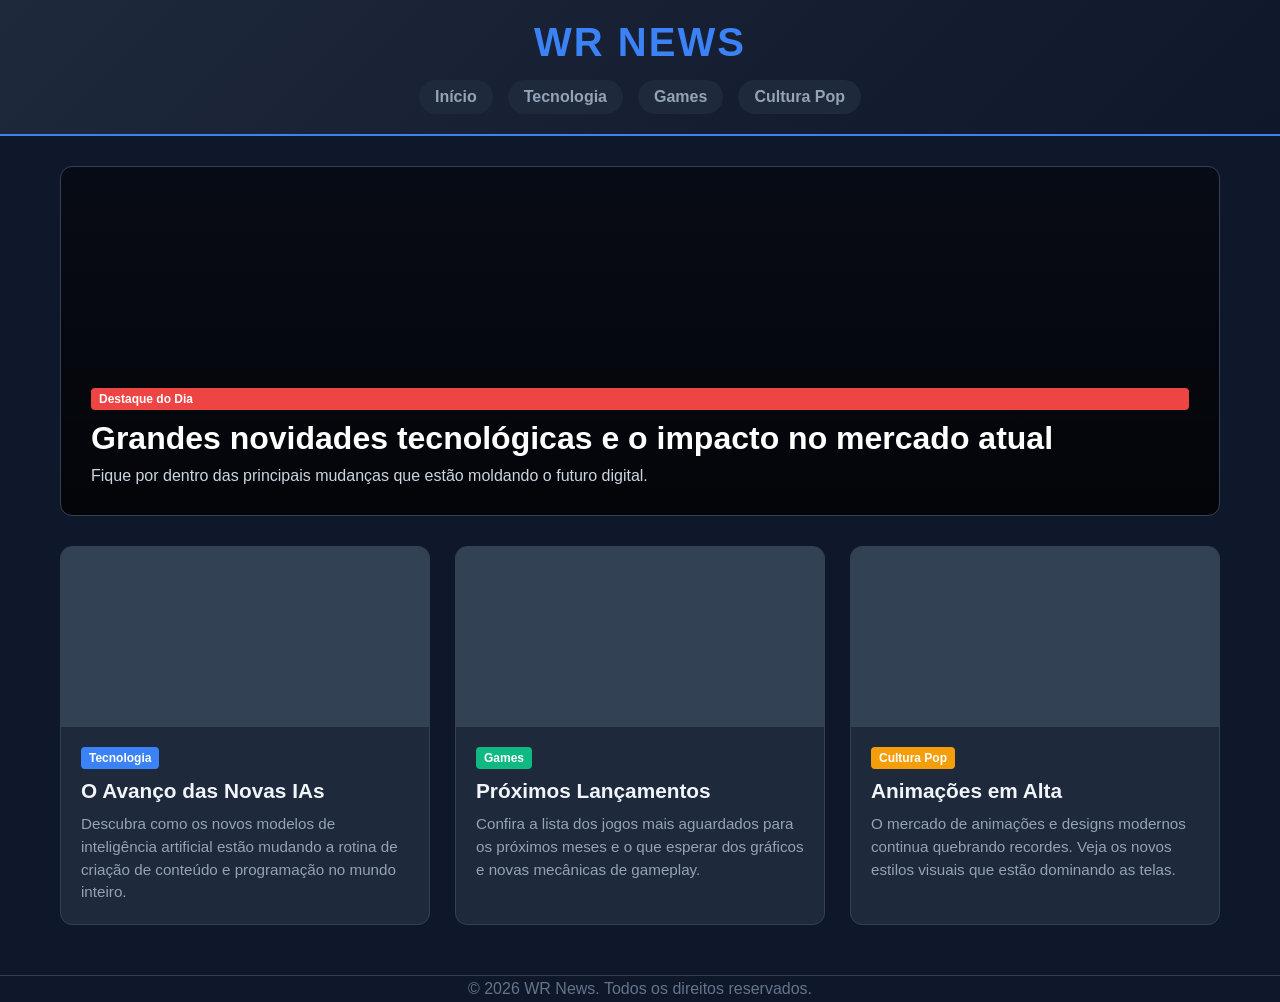
==== index.html @ 71af8cf2 "Rename Index.html to index.html" ====
<!DOCTYPE html>
<!
<html lang="pt-BR">
<head>
    <meta charset="UTF-8">
    <meta name="viewport" content="width=device-width, initial-scale=1.0">
    <title>WR News</title>
    <style>
        * {
            margin: 0;
            padding: 0;
            box-sizing: border-box;
            font-family: 'Segoe UI', Tahoma, Geneva, Verdana, sans-serif;
        }

        body {
            background-color: #0f172a;
            color: #f8fafc;
            overflow-x: hidden;
        }

        /* Animação de Entrada */
        @keyframes fadeIn {
            from { opacity: 0; transform: translateY(20px); }
            to { opacity: 1; transform: translateY(0); }
        }

        @keyframes glow {
            0%, 100% { text-shadow: 0 0 10px #3b82f6, 0 0 20px #3b82f6; }
            50% { text-shadow: 0 0 20px #8b5cf6, 0 0 30px #8b5cf6; }
        }

        header {
            background: linear-gradient(135deg, #1e293b, #0f172a);
            padding: 20px;
            text-align: center;
            border-bottom: 2px solid #3b82f6;
            animation: fadeIn 1s ease-out;
        }

        header h1 {
            font-size: 2.5rem;
            color: #3b82f6;
            animation: glow 3s infinite ease-in-out;
            letter-spacing: 2px;
        }

        nav {
            display: flex;
            justify-content: center;
            gap: 15px;
            margin-top: 15px;
        }

        nav a {
            color: #94a3b8;
            text-decoration: none;
            font-weight: 600;
            padding: 8px 16px;
            border-radius: 20px;
            transition: all 0.3s ease;
            background: #1e293b;
        }

        nav a:hover {
            color: #fff;
            background: #3b82f6;
            transform: scale(1.1);
            box-shadow: 0 4px 15px rgba(59, 130, 246, 0.4);
        }

        main {
            max-width: 1200px;
            margin: 30px auto;
            padding: 0 20px;
            animation: fadeIn 1.2s ease-out;
        }

        .featured {
            background: linear-gradient(rgba(0,0,0,0.5), rgba(0,0,0,0.8)), url('https://picsum.photos/1200/400') center/cover;
            height: 350px;
            border-radius: 12px;
            display: flex;
            flex-direction: column;
            justify-content: flex-end;
            padding: 30px;
            margin-bottom: 30px;
            border: 1px solid #334155;
            transition: transform 0.3s ease;
        }

        .featured:hover {
            transform: scale(1.01);
            border-color: #3b82f6;
        }

        .featured h2 {
            font-size: 2rem;
            margin-bottom: 10px;
            color: #fff;
        }

        .grid-news {
            display: grid;
            grid-template-columns: repeat(auto-fit, minmax(300px, 1fr));
            gap: 25px;
        }

        .card {
            background: #1e293b;
            border-radius: 12px;
            overflow: hidden;
            border: 1px solid #334155;
            transition: all 0.3s cubic-bezier(0.25, 0.8, 0.25, 1);
            cursor: pointer;
        }

        .card:hover {
            transform: translateY(-8px);
            border-color: #8b5cf6;
            box-shadow: 0 10px 20px rgba(139, 92, 246, 0.2);
        }

        .card-img {
            height: 180px;
            background-color: #334155;
            background-position: center;
            background-size: cover;
        }

        .card-content {
            padding: 20px;
        }

        .badge {
            background: #3b82f6;
            color: white;
            font-size: 0.75rem;
            padding: 4px 8px;
            border-radius: 4px;
            font-weight: bold;
            display: inline-block;
            margin-bottom: 10px;
        }

        .card:nth-child(2) .badge { background: #10b981; }
        .card:nth-child(3) .badge { background: #f59e0b; }

        .card h3 {
            font-size: 1.3rem;
            margin-bottom: 10px;
            color: #f1f5f9;
        }

        .card p {
            color: #94a3b8;
            font-size: 0.95rem;
            line-height: 1.5;
        }

        footer {
            text-align: center;
            padding: 4px;
            background: #0f172a;
            color: #64748b;
            margin-top: 50px;
            border-top: 1px solid #334155;
        }
    </style>
</head>
<body>

    <header>
        <h1>WR NEWS</h1>
        <nav>
            <a href="#">Início</a>
            <a href="#">Tecnologia</a>
            <a href="#">Games</a>
            <a href="#">Cultura Pop</a>
        </nav>
    </header>

    <main>
        <section class="featured">
            <span class="badge" style="background: #ef4444;">Destaque do Dia</span>
            <h2>Grandes novidades tecnológicas e o impacto no mercado atual</h2>
            <p style="color: #cbd5e1;">Fique por dentro das principais mudanças que estão moldando o futuro digital.</p>
        </section>

        <section class="grid-news">
            <div class="card">
                <div class="card-img" style="background-image: url('https://picsum.photos/400/250?random=1')"></div>
                <div class="card-content">
                    <span class="badge">Tecnologia</span>
                    <h3>O Avanço das Novas IAs</h3>
                    <p>Descubra como os novos modelos de inteligência artificial estão mudando a rotina de criação de conteúdo e programação no mundo inteiro.</p>
                </div>
            </div>

            <div class="card">
                <div class="card-img" style="background-image: url('https://picsum.photos/400/250?random=2')"></div>
                <div class="card-content">
                    <span class="badge">Games</span>
                    <h3>Próximos Lançamentos</h3>
                    <p>Confira a lista dos jogos mais aguardados para os próximos meses e o que esperar dos gráficos e novas mecânicas de gameplay.</p>
                </div>
            </div>

            <div class="card">
                <div class="card-img" style="background-image: url('https://picsum.photos/400/250?random=3')"></div>
                <div class="card-content">
                    <span class="badge">Cultura Pop</span>
                    <h3>Animações em Alta</h3>
                    <p>O mercado de animações e designs modernos continua quebrando recordes. Veja os novos estilos visuais que estão dominando as telas.</p>
                </div>
            </div>
        </section>
    </main>

    <footer>
        <p>&copy; 2026 WR News. Todos os direitos reservados.</p>
    </footer>

</body>
</html>
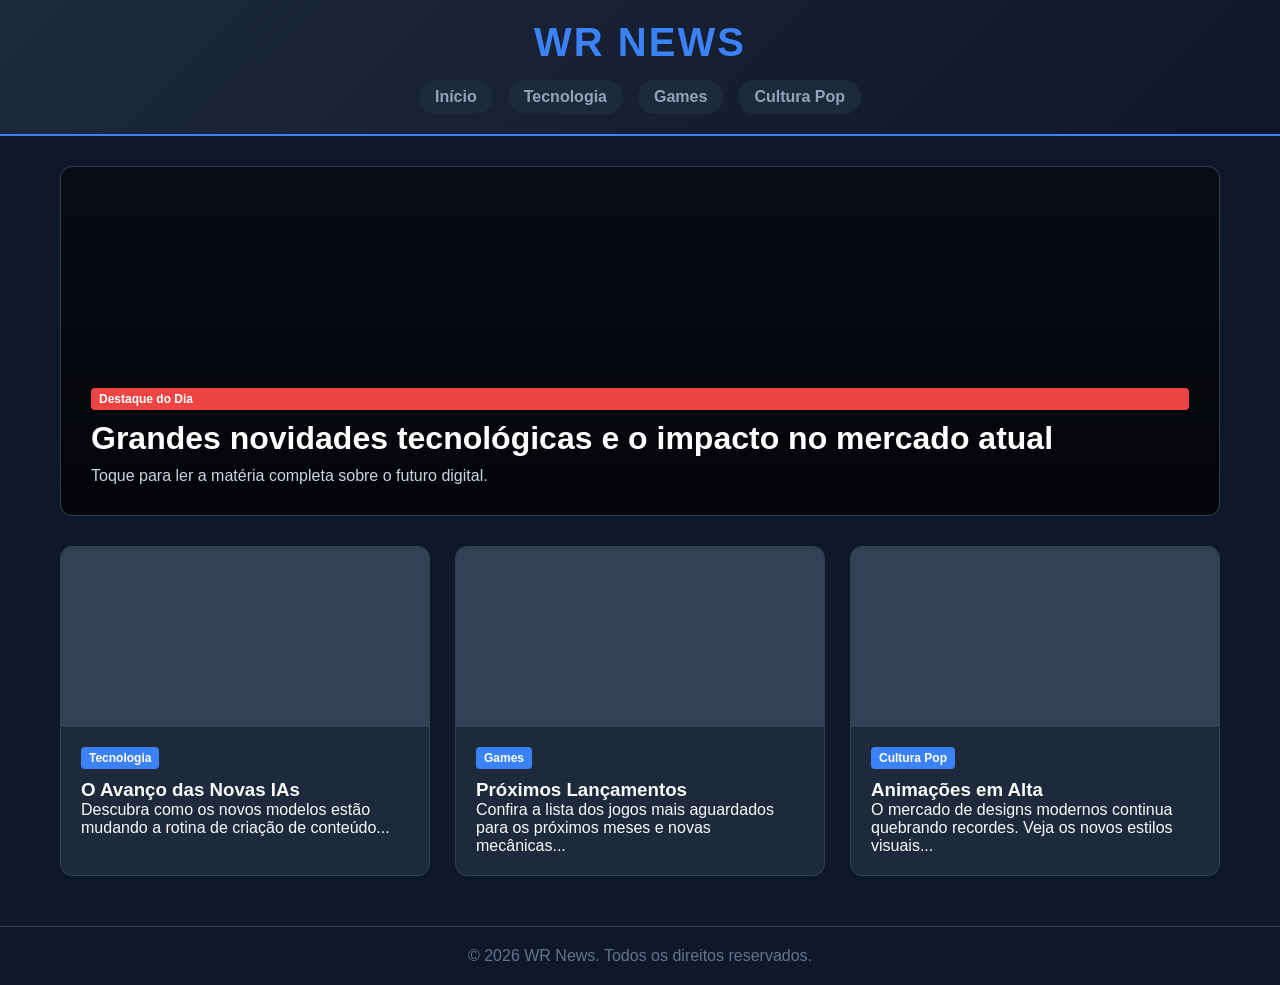
==== commit 39779df0: "Update index.html" ====
--- a/index.html
+++ b/index.html
@@ -1,5 +1,4 @@
 <!DOCTYPE html>
-<!
 <html lang="pt-BR">
 <head>
     <meta charset="UTF-8">
@@ -19,7 +18,6 @@
             overflow-x: hidden;
         }
 
-        /* Animação de Entrada */
         @keyframes fadeIn {
             from { opacity: 0; transform: translateY(20px); }
             to { opacity: 1; transform: translateY(0); }
@@ -87,6 +85,7 @@
             margin-bottom: 30px;
             border: 1px solid #334155;
             transition: transform 0.3s ease;
+            cursor: pointer;
         }
 
         .featured:hover {
@@ -143,24 +142,73 @@
             margin-bottom: 10px;
         }
 
-        .card:nth-child(2) .badge { background: #10b981; }
-        .card:nth-child(3) .badge { background: #f59e0b; }
-
-        .card h3 {
-            font-size: 1.3rem;
-            margin-bottom: 10px;
-            color: #f1f5f9;
-        }
-
-        .card p {
+        /* --- SISTEMA DE MODAL (JANELA DE NOTÍCIA) --- */
+        .modal {
+            display: none;
+            position: fixed;
+            top: 0;
+            left: 0;
+            width: 100%;
+            height: 100%;
+            background: rgba(0, 0, 0, 0.85);
+            backdrop-filter: blur(5px);
+            justify-content: center;
+            align-items: center;
+            z-index: 1000;
+            opacity: 0;
+            transition: opacity 0.3s ease;
+        }
+
+        .modal.active {
+            display: flex;
+            opacity: 1;
+        }
+
+        .modal-content {
+            background: #1e293b;
+            border: 2px solid #3b82f6;
+            padding: 30px;
+            border-radius: 16px;
+            max-width: 600px;
+            width: 90%;
+            position: relative;
+            transform: scale(0.7);
+            transition: transform 0.3s ease;
+            box-shadow: 0 0 30px rgba(59, 130, 246, 0.3);
+        }
+
+        .modal.active .modal-content {
+            transform: scale(1);
+        }
+
+        .close-btn {
+            position: absolute;
+            top: 15px;
+            right: 20px;
+            font-size: 1.8rem;
             color: #94a3b8;
-            font-size: 0.95rem;
-            line-height: 1.5;
+            cursor: pointer;
+            transition: color 0.2s;
+        }
+
+        .close-btn:hover {
+            color: #ef4444;
+        }
+
+        .modal h2 {
+            margin-bottom: 15px;
+            color: #3b82f6;
+        }
+
+        .modal p {
+            color: #cbd5e1;
+            line-height: 1.6;
+            font-size: 1.1rem;
         }
 
         footer {
             text-align: center;
-            padding: 4px;
+            padding: 20px;
             background: #0f172a;
             color: #64748b;
             margin-top: 50px;
@@ -173,53 +221,77 @@
     <header>
         <h1>WR NEWS</h1>
         <nav>
-            <a href="#">Início</a>
-            <a href="#">Tecnologia</a>
-            <a href="#">Games</a>
-            <a href="#">Cultura Pop</a>
+            <a href="#" onclick="alert('Você já está na página inicial!')">Início</a>
+            <a href="#" onclick="alert('Filtro de Tecnologia em breve!')">Tecnologia</a>
+            <a href="#" onclick="alert('Filtro de Games em breve!')">Games</a>
+            <a href="#" onclick="alert('Filtro de Cultura Pop em breve!')">Cultura Pop</a>
         </nav>
     </header>
 
     <main>
-        <section class="featured">
+        <section class="featured" onclick="openNews('Destaque do Dia', 'Esta é a matéria principal do WR News. Aqui você pode escrever um texto longo explicando em detalhes as grandes mudanças do mercado tecnológico, o avanço das novas ferramentas de desenvolvimento e tudo o que está rolando de mais quente no mundo digital esta semana.')">
             <span class="badge" style="background: #ef4444;">Destaque do Dia</span>
             <h2>Grandes novidades tecnológicas e o impacto no mercado atual</h2>
-            <p style="color: #cbd5e1;">Fique por dentro das principais mudanças que estão moldando o futuro digital.</p>
+            <p style="color: #cbd5e1;">Toque para ler a matéria completa sobre o futuro digital.</p>
         </section>
 
         <section class="grid-news">
-            <div class="card">
+            <div class="card" onclick="openNews('O Avanço das Novas IAs', 'As Inteligências Artificiais estão evoluindo a passos largos em 2026. Modelos de linguagem e geração de imagens agora ajudam criadores de conteúdo e programadores a produzirem dez vezes mais rápido. Especialistas debatem como o mercado de trabalho vai se adaptar a essa nova realidade nos próximos meses.')">
                 <div class="card-img" style="background-image: url('https://picsum.photos/400/250?random=1')"></div>
                 <div class="card-content">
                     <span class="badge">Tecnologia</span>
                     <h3>O Avanço das Novas IAs</h3>
-                    <p>Descubra como os novos modelos de inteligência artificial estão mudando a rotina de criação de conteúdo e programação no mundo inteiro.</p>
+                    <p>Descubra como os novos modelos estão mudando a rotina de criação de conteúdo...</p>
                 </div>
             </div>
 
-            <div class="card">
+            <div class="card" onclick="openNews('Próximos Lançamentos de Games', 'Os estúdios de games estão preparando a próxima geração de motores gráficos. Títulos muito aguardados prometem física ultra-realista e tempos de carregamento nulos. Preparem seus consoles e PCs, porque o segundo semestre promete entregar os candidatos a Jogo do Ano.')">
                 <div class="card-img" style="background-image: url('https://picsum.photos/400/250?random=2')"></div>
                 <div class="card-content">
                     <span class="badge">Games</span>
                     <h3>Próximos Lançamentos</h3>
-                    <p>Confira a lista dos jogos mais aguardados para os próximos meses e o que esperar dos gráficos e novas mecânicas de gameplay.</p>
+                    <p>Confira a lista dos jogos mais aguardados para os próximos meses e novas mecânicas...</p>
                 </div>
             </div>
 
-            <div class="card">
+            <div class="card" onclick="openNews('Animações em Alta no Streaming', 'O estilo visual das animações modernas está ditando regras em Hollywood. Traços estilizados, misturas de 2D com 3D e cores vibrantes conquistaram o público jovem e adulto, superando bilheterias de grandes produções tradicionais live-action.')">
                 <div class="card-img" style="background-image: url('https://picsum.photos/400/250?random=3')"></div>
                 <div class="card-content">
                     <span class="badge">Cultura Pop</span>
                     <h3>Animações em Alta</h3>
-                    <p>O mercado de animações e designs modernos continua quebrando recordes. Veja os novos estilos visuais que estão dominando as telas.</p>
+                    <p>O mercado de designs modernos continua quebrando recordes. Veja os novos estilos visuais...</p>
                 </div>
             </div>
         </section>
     </main>
 
+    <div id="newsModal" class="modal" onclick="closeNews()">
+        <div class="modal-content" onclick="event.stopPropagation()">
+            <span class="close-btn" onclick="closeNews()">&times;</span>
+            <h2 id="modalTitle">Título da Notícia</h2>
+            <p id="modalBody">Conteúdo completo aqui...</p>
+        </div>
+    </div>
+
     <footer>
         <p>&copy; 2026 WR News. Todos os direitos reservados.</p>
     </footer>
 
+    <script>
+        function openNews(title, text) {
+            const modal = document.getElementById('newsModal');
+            document.getElementById('modalTitle').innerText = title;
+            document.getElementById('modalBody').innerText = text;
+            
+            modal.classList.add('active');
+        }
+
+        function closeNews() {
+            const modal = document.getElementById('newsModal');
+            modal.classList.remove('active');
+        }
+    </script>
+
 </body>
-</html>
+                </html>
+                
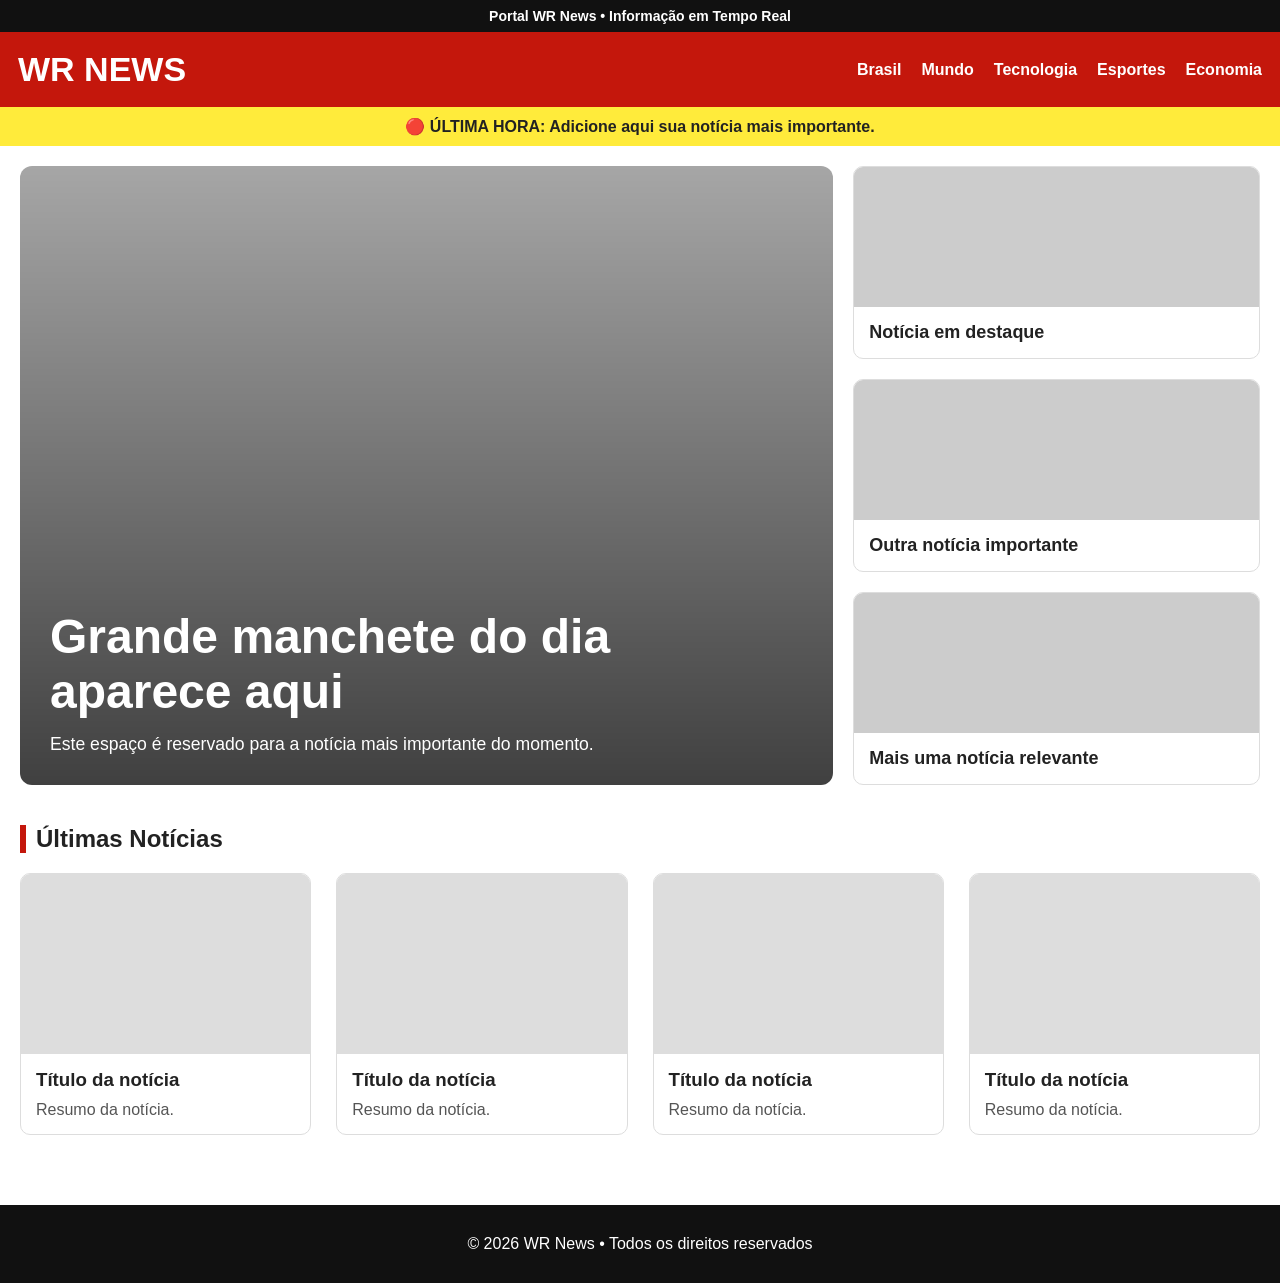
==== commit 8bc520dd: "Update index.html" ====
--- a/index.html
+++ b/index.html
@@ -1,297 +1,321 @@
 <!DOCTYPE html>
 <html lang="pt-BR">
 <head>
-    <meta charset="UTF-8">
-    <meta name="viewport" content="width=device-width, initial-scale=1.0">
-    <title>WR News</title>
-    <style>
-        * {
-            margin: 0;
-            padding: 0;
-            box-sizing: border-box;
-            font-family: 'Segoe UI', Tahoma, Geneva, Verdana, sans-serif;
-        }
-
-        body {
-            background-color: #0f172a;
-            color: #f8fafc;
-            overflow-x: hidden;
-        }
-
-        @keyframes fadeIn {
-            from { opacity: 0; transform: translateY(20px); }
-            to { opacity: 1; transform: translateY(0); }
-        }
-
-        @keyframes glow {
-            0%, 100% { text-shadow: 0 0 10px #3b82f6, 0 0 20px #3b82f6; }
-            50% { text-shadow: 0 0 20px #8b5cf6, 0 0 30px #8b5cf6; }
-        }
-
-        header {
-            background: linear-gradient(135deg, #1e293b, #0f172a);
-            padding: 20px;
-            text-align: center;
-            border-bottom: 2px solid #3b82f6;
-            animation: fadeIn 1s ease-out;
-        }
-
-        header h1 {
-            font-size: 2.5rem;
-            color: #3b82f6;
-            animation: glow 3s infinite ease-in-out;
-            letter-spacing: 2px;
-        }
-
-        nav {
-            display: flex;
-            justify-content: center;
-            gap: 15px;
-            margin-top: 15px;
-        }
-
-        nav a {
-            color: #94a3b8;
-            text-decoration: none;
-            font-weight: 600;
-            padding: 8px 16px;
-            border-radius: 20px;
-            transition: all 0.3s ease;
-            background: #1e293b;
-        }
-
-        nav a:hover {
-            color: #fff;
-            background: #3b82f6;
-            transform: scale(1.1);
-            box-shadow: 0 4px 15px rgba(59, 130, 246, 0.4);
-        }
-
-        main {
-            max-width: 1200px;
-            margin: 30px auto;
-            padding: 0 20px;
-            animation: fadeIn 1.2s ease-out;
-        }
-
-        .featured {
-            background: linear-gradient(rgba(0,0,0,0.5), rgba(0,0,0,0.8)), url('https://picsum.photos/1200/400') center/cover;
-            height: 350px;
-            border-radius: 12px;
-            display: flex;
-            flex-direction: column;
-            justify-content: flex-end;
-            padding: 30px;
-            margin-bottom: 30px;
-            border: 1px solid #334155;
-            transition: transform 0.3s ease;
-            cursor: pointer;
-        }
-
-        .featured:hover {
-            transform: scale(1.01);
-            border-color: #3b82f6;
-        }
-
-        .featured h2 {
-            font-size: 2rem;
-            margin-bottom: 10px;
-            color: #fff;
-        }
-
-        .grid-news {
-            display: grid;
-            grid-template-columns: repeat(auto-fit, minmax(300px, 1fr));
-            gap: 25px;
-        }
-
-        .card {
-            background: #1e293b;
-            border-radius: 12px;
-            overflow: hidden;
-            border: 1px solid #334155;
-            transition: all 0.3s cubic-bezier(0.25, 0.8, 0.25, 1);
-            cursor: pointer;
-        }
-
-        .card:hover {
-            transform: translateY(-8px);
-            border-color: #8b5cf6;
-            box-shadow: 0 10px 20px rgba(139, 92, 246, 0.2);
-        }
-
-        .card-img {
-            height: 180px;
-            background-color: #334155;
-            background-position: center;
-            background-size: cover;
-        }
-
-        .card-content {
-            padding: 20px;
-        }
-
-        .badge {
-            background: #3b82f6;
-            color: white;
-            font-size: 0.75rem;
-            padding: 4px 8px;
-            border-radius: 4px;
-            font-weight: bold;
-            display: inline-block;
-            margin-bottom: 10px;
-        }
-
-        /* --- SISTEMA DE MODAL (JANELA DE NOTÍCIA) --- */
-        .modal {
-            display: none;
-            position: fixed;
-            top: 0;
-            left: 0;
-            width: 100%;
-            height: 100%;
-            background: rgba(0, 0, 0, 0.85);
-            backdrop-filter: blur(5px);
-            justify-content: center;
-            align-items: center;
-            z-index: 1000;
-            opacity: 0;
-            transition: opacity 0.3s ease;
-        }
-
-        .modal.active {
-            display: flex;
-            opacity: 1;
-        }
-
-        .modal-content {
-            background: #1e293b;
-            border: 2px solid #3b82f6;
-            padding: 30px;
-            border-radius: 16px;
-            max-width: 600px;
-            width: 90%;
-            position: relative;
-            transform: scale(0.7);
-            transition: transform 0.3s ease;
-            box-shadow: 0 0 30px rgba(59, 130, 246, 0.3);
-        }
-
-        .modal.active .modal-content {
-            transform: scale(1);
-        }
-
-        .close-btn {
-            position: absolute;
-            top: 15px;
-            right: 20px;
-            font-size: 1.8rem;
-            color: #94a3b8;
-            cursor: pointer;
-            transition: color 0.2s;
-        }
-
-        .close-btn:hover {
-            color: #ef4444;
-        }
-
-        .modal h2 {
-            margin-bottom: 15px;
-            color: #3b82f6;
-        }
-
-        .modal p {
-            color: #cbd5e1;
-            line-height: 1.6;
-            font-size: 1.1rem;
-        }
-
-        footer {
-            text-align: center;
-            padding: 20px;
-            background: #0f172a;
-            color: #64748b;
-            margin-top: 50px;
-            border-top: 1px solid #334155;
-        }
-    </style>
+<meta charset="UTF-8">
+<meta name="viewport" content="width=device-width, initial-scale=1.0">
+<title>WR News</title>
+
+<style>
+:root{
+    --primary:#c4170c;
+    --dark:#111;
+    --gray:#f3f3f3;
+    --text:#222;
+}
+
+*{
+    margin:0;
+    padding:0;
+    box-sizing:border-box;
+    font-family:Arial, Helvetica, sans-serif;
+}
+
+body{
+    background:#fff;
+    color:var(--text);
+}
+
+.top-bar{
+    background:var(--dark);
+    color:#fff;
+    text-align:center;
+    padding:8px;
+    font-size:14px;
+    font-weight:bold;
+}
+
+header{
+    background:var(--primary);
+    color:white;
+    padding:18px;
+    position:sticky;
+    top:0;
+    z-index:999;
+}
+
+.header-container{
+    max-width:1300px;
+    margin:auto;
+    display:flex;
+    justify-content:space-between;
+    align-items:center;
+}
+
+.logo{
+    font-size:34px;
+    font-weight:900;
+}
+
+nav{
+    display:flex;
+    gap:20px;
+}
+
+nav a{
+    color:white;
+    text-decoration:none;
+    font-weight:bold;
+}
+
+.breaking{
+    background:#ffeb3b;
+    padding:10px;
+    font-weight:bold;
+    text-align:center;
+}
+
+.container{
+    max-width:1300px;
+    margin:auto;
+    padding:20px;
+}
+
+.hero{
+    display:grid;
+    grid-template-columns:2fr 1fr;
+    gap:20px;
+    margin-bottom:40px;
+}
+
+.main-news{
+    position:relative;
+    min-height:500px;
+    border-radius:12px;
+    overflow:hidden;
+    background:linear-gradient(
+        rgba(0,0,0,.35),
+        rgba(0,0,0,.75)
+    ),
+    url("https://images.unsplash.com/photo-1504711434969-e33886168f5c?auto=format&fit=crop&w=1600&q=80");
+    background-size:cover;
+    background-position:center;
+}
+
+.main-content{
+    position:absolute;
+    bottom:0;
+    padding:30px;
+    color:white;
+}
+
+.main-content h1{
+    font-size:3rem;
+    margin-bottom:15px;
+}
+
+.main-content p{
+    font-size:1.1rem;
+}
+
+.side-news{
+    display:flex;
+    flex-direction:column;
+    gap:20px;
+}
+
+.side-card{
+    background:#fff;
+    border:1px solid #ddd;
+    border-radius:10px;
+    overflow:hidden;
+    transition:.3s;
+}
+
+.side-card:hover{
+    transform:translateY(-3px);
+}
+
+.side-image{
+    height:140px;
+    background:#ccc;
+}
+
+.side-content{
+    padding:15px;
+}
+
+.side-content h3{
+    font-size:18px;
+}
+
+.category-title{
+    margin:40px 0 20px;
+    border-left:6px solid var(--primary);
+    padding-left:10px;
+}
+
+.news-grid{
+    display:grid;
+    grid-template-columns:repeat(auto-fit,minmax(280px,1fr));
+    gap:25px;
+}
+
+.news-card{
+    border:1px solid #ddd;
+    border-radius:10px;
+    overflow:hidden;
+    background:white;
+}
+
+.news-img{
+    height:180px;
+    background:#ddd;
+}
+
+.news-content{
+    padding:15px;
+}
+
+.news-content h3{
+    margin-bottom:10px;
+}
+
+.news-content p{
+    color:#555;
+}
+
+footer{
+    background:#111;
+    color:white;
+    text-align:center;
+    padding:30px;
+    margin-top:50px;
+}
+
+@media(max-width:900px){
+    .hero{
+        grid-template-columns:1fr;
+    }
+
+    .main-content h1{
+        font-size:2rem;
+    }
+
+    nav{
+        display:none;
+    }
+}
+</style>
 </head>
 <body>
 
-    <header>
-        <h1>WR NEWS</h1>
+<div class="top-bar">
+    Portal WR News • Informação em Tempo Real
+</div>
+
+<header>
+    <div class="header-container">
+        <div class="logo">WR NEWS</div>
+
         <nav>
-            <a href="#" onclick="alert('Você já está na página inicial!')">Início</a>
-            <a href="#" onclick="alert('Filtro de Tecnologia em breve!')">Tecnologia</a>
-            <a href="#" onclick="alert('Filtro de Games em breve!')">Games</a>
-            <a href="#" onclick="alert('Filtro de Cultura Pop em breve!')">Cultura Pop</a>
+            <a href="#">Brasil</a>
+            <a href="#">Mundo</a>
+            <a href="#">Tecnologia</a>
+            <a href="#">Esportes</a>
+            <a href="#">Economia</a>
         </nav>
-    </header>
-
-    <main>
-        <section class="featured" onclick="openNews('Destaque do Dia', 'Esta é a matéria principal do WR News. Aqui você pode escrever um texto longo explicando em detalhes as grandes mudanças do mercado tecnológico, o avanço das novas ferramentas de desenvolvimento e tudo o que está rolando de mais quente no mundo digital esta semana.')">
-            <span class="badge" style="background: #ef4444;">Destaque do Dia</span>
-            <h2>Grandes novidades tecnológicas e o impacto no mercado atual</h2>
-            <p style="color: #cbd5e1;">Toque para ler a matéria completa sobre o futuro digital.</p>
-        </section>
-
-        <section class="grid-news">
-            <div class="card" onclick="openNews('O Avanço das Novas IAs', 'As Inteligências Artificiais estão evoluindo a passos largos em 2026. Modelos de linguagem e geração de imagens agora ajudam criadores de conteúdo e programadores a produzirem dez vezes mais rápido. Especialistas debatem como o mercado de trabalho vai se adaptar a essa nova realidade nos próximos meses.')">
-                <div class="card-img" style="background-image: url('https://picsum.photos/400/250?random=1')"></div>
-                <div class="card-content">
-                    <span class="badge">Tecnologia</span>
-                    <h3>O Avanço das Novas IAs</h3>
-                    <p>Descubra como os novos modelos estão mudando a rotina de criação de conteúdo...</p>
+    </div>
+</header>
+
+<div class="breaking">
+    🔴 ÚLTIMA HORA: Adicione aqui sua notícia mais importante.
+</div>
+
+<div class="container">
+
+    <section class="hero">
+
+        <div class="main-news">
+            <div class="main-content">
+                <h1>Grande manchete do dia aparece aqui</h1>
+
+                <p>
+                    Este espaço é reservado para a notícia mais
+                    importante do momento.
+                </p>
+            </div>
+        </div>
+
+        <div class="side-news">
+
+            <div class="side-card">
+                <div class="side-image"></div>
+                <div class="side-content">
+                    <h3>Notícia em destaque</h3>
                 </div>
             </div>
 
-            <div class="card" onclick="openNews('Próximos Lançamentos de Games', 'Os estúdios de games estão preparando a próxima geração de motores gráficos. Títulos muito aguardados prometem física ultra-realista e tempos de carregamento nulos. Preparem seus consoles e PCs, porque o segundo semestre promete entregar os candidatos a Jogo do Ano.')">
-                <div class="card-img" style="background-image: url('https://picsum.photos/400/250?random=2')"></div>
-                <div class="card-content">
-                    <span class="badge">Games</span>
-                    <h3>Próximos Lançamentos</h3>
-                    <p>Confira a lista dos jogos mais aguardados para os próximos meses e novas mecânicas...</p>
+            <div class="side-card">
+                <div class="side-image"></div>
+                <div class="side-content">
+                    <h3>Outra notícia importante</h3>
                 </div>
             </div>
 
-            <div class="card" onclick="openNews('Animações em Alta no Streaming', 'O estilo visual das animações modernas está ditando regras em Hollywood. Traços estilizados, misturas de 2D com 3D e cores vibrantes conquistaram o público jovem e adulto, superando bilheterias de grandes produções tradicionais live-action.')">
-                <div class="card-img" style="background-image: url('https://picsum.photos/400/250?random=3')"></div>
-                <div class="card-content">
-                    <span class="badge">Cultura Pop</span>
-                    <h3>Animações em Alta</h3>
-                    <p>O mercado de designs modernos continua quebrando recordes. Veja os novos estilos visuais...</p>
+            <div class="side-card">
+                <div class="side-image"></div>
+                <div class="side-content">
+                    <h3>Mais uma notícia relevante</h3>
                 </div>
             </div>
-        </section>
-    </main>
-
-    <div id="newsModal" class="modal" onclick="closeNews()">
-        <div class="modal-content" onclick="event.stopPropagation()">
-            <span class="close-btn" onclick="closeNews()">&times;</span>
-            <h2 id="modalTitle">Título da Notícia</h2>
-            <p id="modalBody">Conteúdo completo aqui...</p>
+
         </div>
+
+    </section>
+
+    <h2 class="category-title">Últimas Notícias</h2>
+
+    <div class="news-grid">
+
+        <article class="news-card">
+            <div class="news-img"></div>
+            <div class="news-content">
+                <h3>Título da notícia</h3>
+                <p>Resumo da notícia.</p>
+            </div>
+        </article>
+
+        <article class="news-card">
+            <div class="news-img"></div>
+            <div class="news-content">
+                <h3>Título da notícia</h3>
+                <p>Resumo da notícia.</p>
+            </div>
+        </article>
+
+        <article class="news-card">
+            <div class="news-img"></div>
+            <div class="news-content">
+                <h3>Título da notícia</h3>
+                <p>Resumo da notícia.</p>
+            </div>
+        </article>
+
+        <article class="news-card">
+            <div class="news-img"></div>
+            <div class="news-content">
+                <h3>Título da notícia</h3>
+                <p>Resumo da notícia.</p>
+            </div>
+        </article>
+
     </div>
 
-    <footer>
-        <p>&copy; 2026 WR News. Todos os direitos reservados.</p>
-    </footer>
-
-    <script>
-        function openNews(title, text) {
-            const modal = document.getElementById('newsModal');
-            document.getElementById('modalTitle').innerText = title;
-            document.getElementById('modalBody').innerText = text;
-            
-            modal.classList.add('active');
-        }
-
-        function closeNews() {
-            const modal = document.getElementById('newsModal');
-            modal.classList.remove('active');
-        }
-    </script>
+</div>
+
+<footer>
+    © 2026 WR News • Todos os direitos reservados
+</footer>
 
 </body>
-                </html>
-                
+</html>
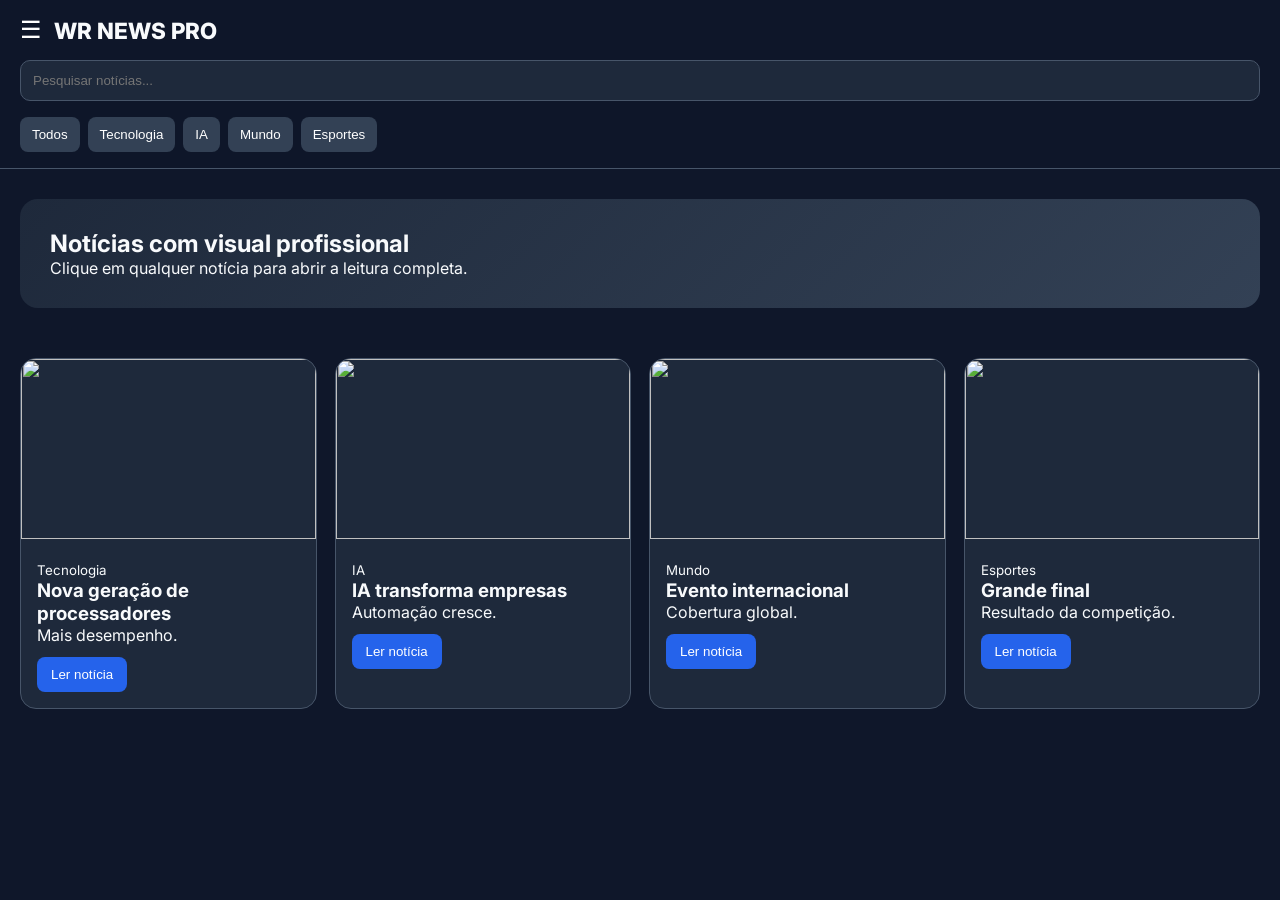
==== commit 8b925a6f: "It's a index.html but new" ====
--- a/index.html
+++ b/index.html
@@ -3,319 +3,107 @@
 <head>
 <meta charset="UTF-8">
 <meta name="viewport" content="width=device-width, initial-scale=1.0">
-<title>WR News</title>
-
+<title>WR News Pro</title>
+<link href="https://fonts.googleapis.com/css2?family=Inter:wght@400;500;600;700;800&display=swap" rel="stylesheet">
 <style>
 :root{
-    --primary:#c4170c;
-    --dark:#111;
-    --gray:#f3f3f3;
-    --text:#222;
+--bg:#0f172a;--surface:#1e293b;--surface2:#334155;--accent:#2563eb;
+--text:#f8fafc;--muted:#94a3b8;--border:#475569;
 }
-
-*{
-    margin:0;
-    padding:0;
-    box-sizing:border-box;
-    font-family:Arial, Helvetica, sans-serif;
-}
-
-body{
-    background:#fff;
-    color:var(--text);
-}
-
-.top-bar{
-    background:var(--dark);
-    color:#fff;
-    text-align:center;
-    padding:8px;
-    font-size:14px;
-    font-weight:bold;
-}
-
-header{
-    background:var(--primary);
-    color:white;
-    padding:18px;
-    position:sticky;
-    top:0;
-    z-index:999;
-}
-
-.header-container{
-    max-width:1300px;
-    margin:auto;
-    display:flex;
-    justify-content:space-between;
-    align-items:center;
-}
-
-.logo{
-    font-size:34px;
-    font-weight:900;
-}
-
-nav{
-    display:flex;
-    gap:20px;
-}
-
-nav a{
-    color:white;
-    text-decoration:none;
-    font-weight:bold;
-}
-
-.breaking{
-    background:#ffeb3b;
-    padding:10px;
-    font-weight:bold;
-    text-align:center;
-}
-
-.container{
-    max-width:1300px;
-    margin:auto;
-    padding:20px;
-}
-
-.hero{
-    display:grid;
-    grid-template-columns:2fr 1fr;
-    gap:20px;
-    margin-bottom:40px;
-}
-
-.main-news{
-    position:relative;
-    min-height:500px;
-    border-radius:12px;
-    overflow:hidden;
-    background:linear-gradient(
-        rgba(0,0,0,.35),
-        rgba(0,0,0,.75)
-    ),
-    url("https://images.unsplash.com/photo-1504711434969-e33886168f5c?auto=format&fit=crop&w=1600&q=80");
-    background-size:cover;
-    background-position:center;
-}
-
-.main-content{
-    position:absolute;
-    bottom:0;
-    padding:30px;
-    color:white;
-}
-
-.main-content h1{
-    font-size:3rem;
-    margin-bottom:15px;
-}
-
-.main-content p{
-    font-size:1.1rem;
-}
-
-.side-news{
-    display:flex;
-    flex-direction:column;
-    gap:20px;
-}
-
-.side-card{
-    background:#fff;
-    border:1px solid #ddd;
-    border-radius:10px;
-    overflow:hidden;
-    transition:.3s;
-}
-
-.side-card:hover{
-    transform:translateY(-3px);
-}
-
-.side-image{
-    height:140px;
-    background:#ccc;
-}
-
-.side-content{
-    padding:15px;
-}
-
-.side-content h3{
-    font-size:18px;
-}
-
-.category-title{
-    margin:40px 0 20px;
-    border-left:6px solid var(--primary);
-    padding-left:10px;
-}
-
-.news-grid{
-    display:grid;
-    grid-template-columns:repeat(auto-fit,minmax(280px,1fr));
-    gap:25px;
-}
-
-.news-card{
-    border:1px solid #ddd;
-    border-radius:10px;
-    overflow:hidden;
-    background:white;
-}
-
-.news-img{
-    height:180px;
-    background:#ddd;
-}
-
-.news-content{
-    padding:15px;
-}
-
-.news-content h3{
-    margin-bottom:10px;
-}
-
-.news-content p{
-    color:#555;
-}
-
-footer{
-    background:#111;
-    color:white;
-    text-align:center;
-    padding:30px;
-    margin-top:50px;
-}
-
-@media(max-width:900px){
-    .hero{
-        grid-template-columns:1fr;
-    }
-
-    .main-content h1{
-        font-size:2rem;
-    }
-
-    nav{
-        display:none;
-    }
-}
+*{box-sizing:border-box;margin:0;padding:0}
+body{font-family:Inter,sans-serif;background:var(--bg);color:var(--text)}
+header{position:sticky;top:0;background:rgba(15,23,42,.96);backdrop-filter:blur(8px);border-bottom:1px solid var(--border);z-index:10}
+.top{display:flex;align-items:center;gap:12px;padding:16px 20px}
+.logo{font-weight:800;font-size:1.4rem}
+.menu{font-size:1.5rem;background:none;border:none;color:white;cursor:pointer}
+.search{padding:0 20px 16px}.search input{width:100%;padding:12px;border-radius:10px;border:1px solid var(--border);background:var(--surface);color:white}
+.categories{display:flex;gap:8px;padding:0 20px 16px;overflow:auto}
+.categories button{background:var(--surface2);color:white;border:none;padding:10px 12px;border-radius:8px;cursor:pointer}
+.hero{padding:30px 20px}
+.heroCard{background:linear-gradient(135deg,#1e293b,#334155);padding:30px;border-radius:18px;animation:fade .5s}
+.grid{display:grid;grid-template-columns:repeat(auto-fit,minmax(280px,1fr));gap:18px;padding:20px}
+.card{background:var(--surface);border:1px solid var(--border);border-radius:16px;overflow:hidden;transition:.25s}
+.card:hover{transform:translateY(-4px)}
+.card img{width:100%;height:180px;object-fit:cover}
+.content{padding:16px}
+.read{margin-top:12px;background:var(--accent);color:white;border:none;padding:10px 14px;border-radius:8px;cursor:pointer}
+.sidebar{position:fixed;left:-280px;top:0;width:280px;height:100%;background:var(--surface);transition:.25s;padding:20px;z-index:20}
+.sidebar.open{left:0}
+.overlay{position:fixed;inset:0;background:rgba(0,0,0,.5);display:none;z-index:15}
+.overlay.show{display:block}
+.modal{position:fixed;inset:0;display:none;align-items:center;justify-content:center;padding:20px;z-index:30}
+.modal.show{display:flex}
+.modalbox{background:var(--surface);max-width:900px;width:100%;max-height:90vh;overflow:auto;padding:24px;border-radius:16px}
+.close{margin-top:15px;padding:10px 14px}
+@keyframes fade{from{opacity:0;transform:translateY(12px)}to{opacity:1;transform:none}}
 </style>
 </head>
 <body>
+<div class="sidebar" id="sidebar">
+<h2>Configurações</h2><br>
+<p>Portal WR News Pro</p>
+</div>
+<div class="overlay" id="overlay"></div>
 
-<div class="top-bar">
-    Portal WR News • Informação em Tempo Real
+<header>
+<div class="top"><button class="menu" id="menu">☰</button><div class="logo">WR NEWS PRO</div></div>
+<div class="search"><input id="search" placeholder="Pesquisar notícias..."></div>
+<div class="categories">
+<button data-cat="Todos">Todos</button>
+<button data-cat="Tecnologia">Tecnologia</button>
+<button data-cat="IA">IA</button>
+<button data-cat="Mundo">Mundo</button>
+<button data-cat="Esportes">Esportes</button>
+</div>
+</header>
+
+<section class="hero">
+<div class="heroCard">
+<h1>Notícias com visual profissional</h1>
+<p>Clique em qualquer notícia para abrir a leitura completa.</p>
+</div>
+</section>
+
+<div class="grid" id="grid"></div>
+
+<div class="modal" id="modal">
+<div class="modalbox">
+<h2 id="mt"></h2><br>
+<p id="mc"></p>
+<button class="close" id="close">Fechar</button>
+</div>
 </div>
 
-<header>
-    <div class="header-container">
-        <div class="logo">WR NEWS</div>
-
-        <nav>
-            <a href="#">Brasil</a>
-            <a href="#">Mundo</a>
-            <a href="#">Tecnologia</a>
-            <a href="#">Esportes</a>
-            <a href="#">Economia</a>
-        </nav>
-    </div>
-</header>
-
-<div class="breaking">
-    🔴 ÚLTIMA HORA: Adicione aqui sua notícia mais importante.
-</div>
-
-<div class="container">
-
-    <section class="hero">
-
-        <div class="main-news">
-            <div class="main-content">
-                <h1>Grande manchete do dia aparece aqui</h1>
-
-                <p>
-                    Este espaço é reservado para a notícia mais
-                    importante do momento.
-                </p>
-            </div>
-        </div>
-
-        <div class="side-news">
-
-            <div class="side-card">
-                <div class="side-image"></div>
-                <div class="side-content">
-                    <h3>Notícia em destaque</h3>
-                </div>
-            </div>
-
-            <div class="side-card">
-                <div class="side-image"></div>
-                <div class="side-content">
-                    <h3>Outra notícia importante</h3>
-                </div>
-            </div>
-
-            <div class="side-card">
-                <div class="side-image"></div>
-                <div class="side-content">
-                    <h3>Mais uma notícia relevante</h3>
-                </div>
-            </div>
-
-        </div>
-
-    </section>
-
-    <h2 class="category-title">Últimas Notícias</h2>
-
-    <div class="news-grid">
-
-        <article class="news-card">
-            <div class="news-img"></div>
-            <div class="news-content">
-                <h3>Título da notícia</h3>
-                <p>Resumo da notícia.</p>
-            </div>
-        </article>
-
-        <article class="news-card">
-            <div class="news-img"></div>
-            <div class="news-content">
-                <h3>Título da notícia</h3>
-                <p>Resumo da notícia.</p>
-            </div>
-        </article>
-
-        <article class="news-card">
-            <div class="news-img"></div>
-            <div class="news-content">
-                <h3>Título da notícia</h3>
-                <p>Resumo da notícia.</p>
-            </div>
-        </article>
-
-        <article class="news-card">
-            <div class="news-img"></div>
-            <div class="news-content">
-                <h3>Título da notícia</h3>
-                <p>Resumo da notícia.</p>
-            </div>
-        </article>
-
-    </div>
-
-</div>
-
-<footer>
-    © 2026 WR News • Todos os direitos reservados
-</footer>
-
+<script>
+const news=[
+{c:"Tecnologia",t:"Nova geração de processadores",s:"Mais desempenho.",f:"Texto completo da notícia de tecnologia.",i:"https://picsum.photos/600/400?1"},
+{c:"IA",t:"IA transforma empresas",s:"Automação cresce.",f:"Texto completo sobre inteligência artificial.",i:"https://picsum.photos/600/400?2"},
+{c:"Mundo",t:"Evento internacional",s:"Cobertura global.",f:"Texto completo da notícia internacional.",i:"https://picsum.photos/600/400?3"},
+{c:"Esportes",t:"Grande final",s:"Resultado da competição.",f:"Texto completo da notícia esportiva.",i:"https://picsum.photos/600/400?4"}
+];
+const grid=document.getElementById('grid');
+function render(arr){
+grid.innerHTML='';
+arr.forEach(n=>{
+const d=document.createElement('div');
+d.className='card';
+d.innerHTML=`<img src="${n.i}"><div class="content"><small>${n.c}</small><h3>${n.t}</h3><p>${n.s}</p><button class="read">Ler notícia</button></div>`;
+d.querySelector('.read').onclick=()=>{
+mt.textContent=n.t; mc.textContent=n.f;
+modal.classList.add('show'); overlay.classList.add('show');
+};
+grid.appendChild(d);
+});
+}
+render(news);
+search.oninput=e=>render(news.filter(n=>(n.t+n.s).toLowerCase().includes(e.target.value.toLowerCase())));
+document.querySelectorAll('[data-cat]').forEach(b=>b.onclick=()=>{
+const c=b.dataset.cat;
+render(c==='Todos'?news:news.filter(n=>n.c===c));
+});
+menu.onclick=()=>{sidebar.classList.add('open');overlay.classList.add('show');}
+overlay.onclick=()=>{sidebar.classList.remove('open');overlay.classList.remove('show');modal.classList.remove('show');}
+close.onclick=()=>{modal.classList.remove('show');overlay.classList.remove('show');}
+</script>
 </body>
-</html>
+</html>
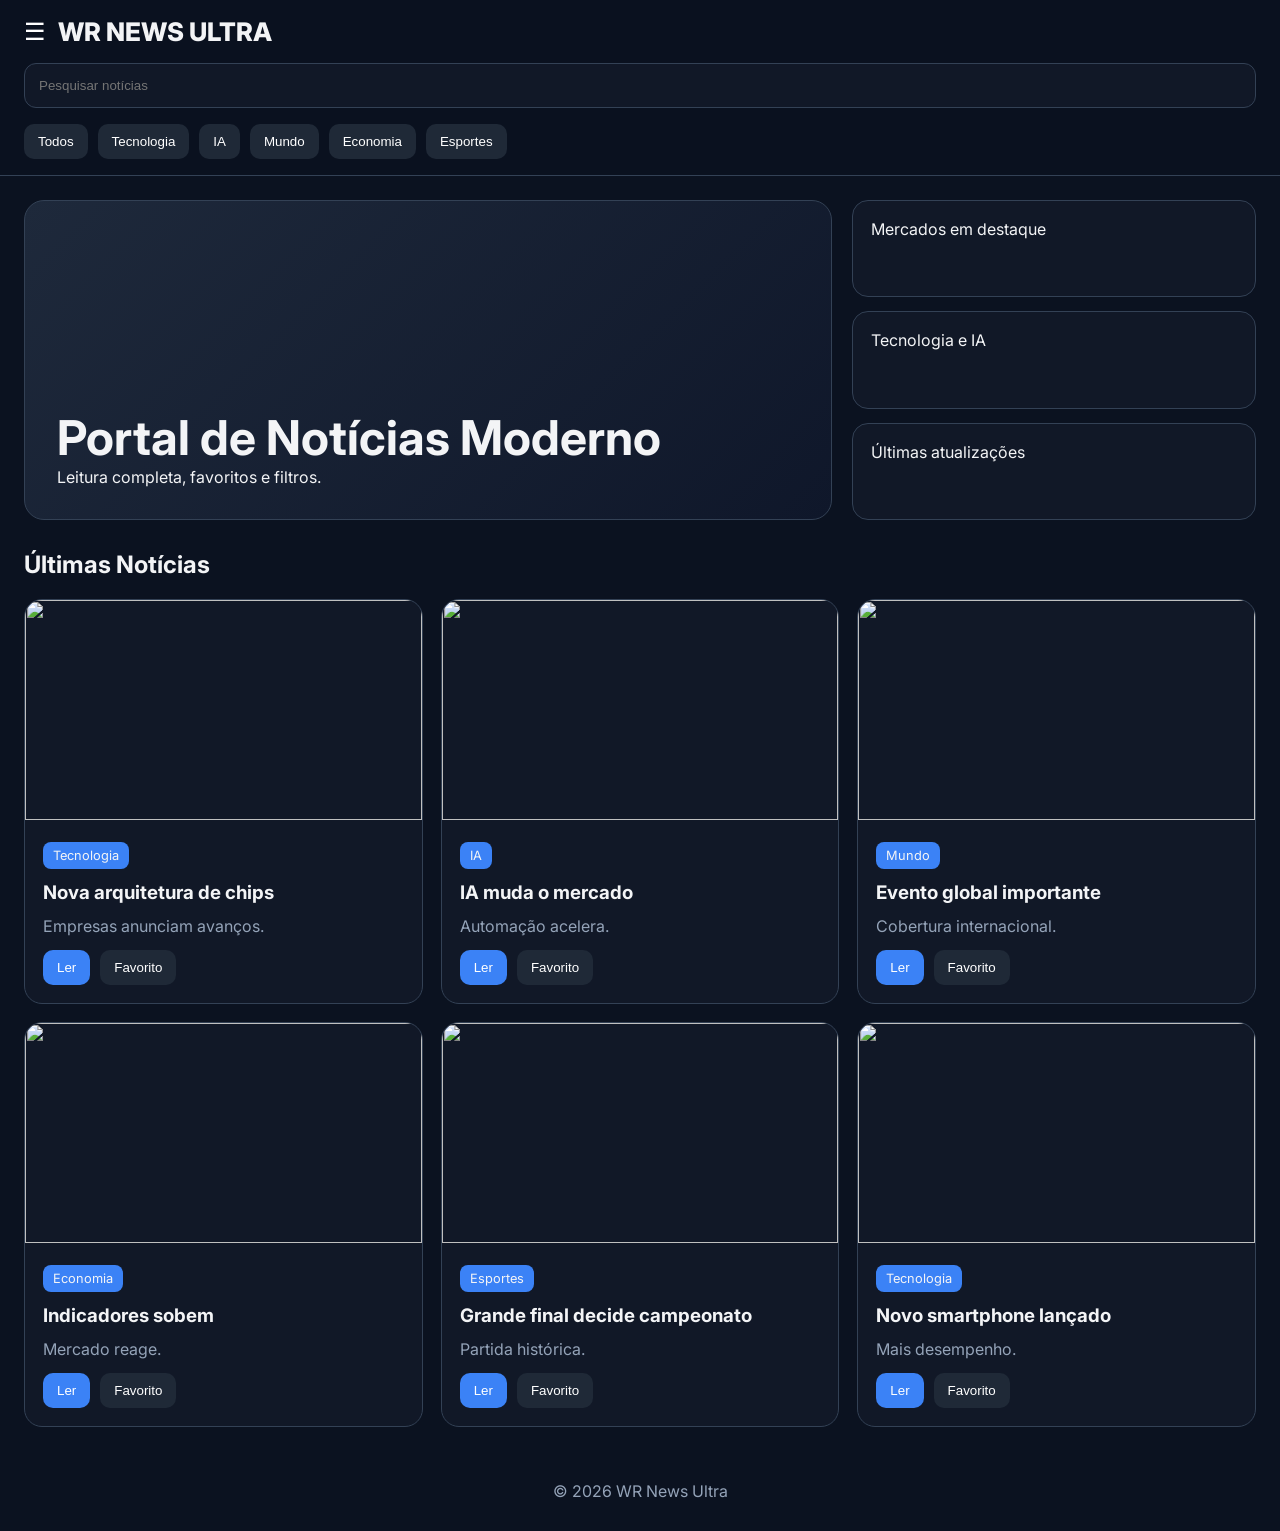
==== commit fdcdf465: "Rename WR-News-Ultra.html to index.html" ====
--- a/index.html
+++ b/index.html
@@ -3,107 +3,156 @@
 <head>
 <meta charset="UTF-8">
 <meta name="viewport" content="width=device-width, initial-scale=1.0">
-<title>WR News Pro</title>
-<link href="https://fonts.googleapis.com/css2?family=Inter:wght@400;500;600;700;800&display=swap" rel="stylesheet">
+<title>WR News Ultra</title>
+<link href="https://fonts.googleapis.com/css2?family=Inter:wght@300;400;500;600;700;800&display=swap" rel="stylesheet">
 <style>
 :root{
---bg:#0f172a;--surface:#1e293b;--surface2:#334155;--accent:#2563eb;
---text:#f8fafc;--muted:#94a3b8;--border:#475569;
+--bg:#0b1220;--panel:#111827;--panel2:#1f2937;--border:#334155;
+--text:#f3f4f6;--muted:#94a3b8;--accent:#3b82f6;
 }
-*{box-sizing:border-box;margin:0;padding:0}
+*{margin:0;padding:0;box-sizing:border-box}
 body{font-family:Inter,sans-serif;background:var(--bg);color:var(--text)}
-header{position:sticky;top:0;background:rgba(15,23,42,.96);backdrop-filter:blur(8px);border-bottom:1px solid var(--border);z-index:10}
-.top{display:flex;align-items:center;gap:12px;padding:16px 20px}
-.logo{font-weight:800;font-size:1.4rem}
-.menu{font-size:1.5rem;background:none;border:none;color:white;cursor:pointer}
-.search{padding:0 20px 16px}.search input{width:100%;padding:12px;border-radius:10px;border:1px solid var(--border);background:var(--surface);color:white}
-.categories{display:flex;gap:8px;padding:0 20px 16px;overflow:auto}
-.categories button{background:var(--surface2);color:white;border:none;padding:10px 12px;border-radius:8px;cursor:pointer}
-.hero{padding:30px 20px}
-.heroCard{background:linear-gradient(135deg,#1e293b,#334155);padding:30px;border-radius:18px;animation:fade .5s}
-.grid{display:grid;grid-template-columns:repeat(auto-fit,minmax(280px,1fr));gap:18px;padding:20px}
-.card{background:var(--surface);border:1px solid var(--border);border-radius:16px;overflow:hidden;transition:.25s}
-.card:hover{transform:translateY(-4px)}
-.card img{width:100%;height:180px;object-fit:cover}
-.content{padding:16px}
-.read{margin-top:12px;background:var(--accent);color:white;border:none;padding:10px 14px;border-radius:8px;cursor:pointer}
-.sidebar{position:fixed;left:-280px;top:0;width:280px;height:100%;background:var(--surface);transition:.25s;padding:20px;z-index:20}
+header{position:sticky;top:0;background:#0b1220ee;backdrop-filter:blur(10px);border-bottom:1px solid var(--border);z-index:100}
+.topbar{display:flex;align-items:center;gap:12px;padding:16px 24px}
+.logo{font-size:1.6rem;font-weight:800}
+.menu{background:none;border:none;color:white;font-size:1.5rem;cursor:pointer}
+.search{padding:0 24px 16px}
+.search input{width:100%;padding:14px;border-radius:12px;border:1px solid var(--border);background:var(--panel);color:white}
+.categories{display:flex;gap:10px;overflow:auto;padding:0 24px 16px}
+.categories button{background:var(--panel2);color:white;border:none;padding:10px 14px;border-radius:10px;cursor:pointer}
+.layout{max-width:1400px;margin:auto;padding:24px}
+.hero{display:grid;grid-template-columns:2fr 1fr;gap:20px}
+.main{background:linear-gradient(135deg,#1e293b,#0f172a);border:1px solid var(--border);border-radius:20px;padding:32px;min-height:320px;display:flex;flex-direction:column;justify-content:end}
+.main h1{font-size:3rem}
+.side{display:grid;gap:14px}
+.mini{background:var(--panel);border:1px solid var(--border);border-radius:16px;padding:18px}
+.section-title{margin:30px 0 20px;font-size:1.5rem}
+.grid{display:grid;grid-template-columns:repeat(auto-fill,minmax(320px,1fr));gap:18px}
+.card{background:var(--panel);border:1px solid var(--border);border-radius:18px;overflow:hidden;transition:.25s}
+.card:hover{transform:translateY(-6px)}
+.card img{width:100%;height:220px;object-fit:cover}
+.card-body{padding:18px}
+.badge{display:inline-block;background:var(--accent);padding:6px 10px;border-radius:8px;font-size:.8rem}
+.card h3{margin:12px 0}
+.card p{color:var(--muted)}
+.actions{display:flex;gap:10px;margin-top:14px}
+.btn{background:var(--accent);border:none;color:white;padding:10px 14px;border-radius:10px;cursor:pointer}
+.btn2{background:var(--panel2);border:none;color:white;padding:10px 14px;border-radius:10px;cursor:pointer}
+.sidebar{position:fixed;left:-320px;top:0;width:320px;height:100%;background:var(--panel);border-right:1px solid var(--border);transition:.3s;padding:24px;z-index:300}
 .sidebar.open{left:0}
-.overlay{position:fixed;inset:0;background:rgba(0,0,0,.5);display:none;z-index:15}
+.overlay{position:fixed;inset:0;background:rgba(0,0,0,.6);display:none;z-index:250}
 .overlay.show{display:block}
-.modal{position:fixed;inset:0;display:none;align-items:center;justify-content:center;padding:20px;z-index:30}
+.modal{position:fixed;inset:0;display:none;align-items:center;justify-content:center;padding:20px;z-index:400}
 .modal.show{display:flex}
-.modalbox{background:var(--surface);max-width:900px;width:100%;max-height:90vh;overflow:auto;padding:24px;border-radius:16px}
-.close{margin-top:15px;padding:10px 14px}
-@keyframes fade{from{opacity:0;transform:translateY(12px)}to{opacity:1;transform:none}}
+.modal-box{width:100%;max-width:1000px;max-height:90vh;overflow:auto;background:var(--panel);border:1px solid var(--border);border-radius:20px;padding:28px}
+.modal-box p{line-height:1.8;color:var(--muted)}
+footer{text-align:center;padding:30px;color:var(--muted)}
+@media(max-width:900px){.hero{grid-template-columns:1fr}.main h1{font-size:2rem}}
 </style>
 </head>
 <body>
 <div class="sidebar" id="sidebar">
 <h2>Configurações</h2><br>
-<p>Portal WR News Pro</p>
+<p>Favoritos salvos: <span id="favCount">0</span></p><br>
+<button class="btn2" onclick="localStorage.clear();location.reload()">Limpar favoritos</button>
 </div>
 <div class="overlay" id="overlay"></div>
 
 <header>
-<div class="top"><button class="menu" id="menu">☰</button><div class="logo">WR NEWS PRO</div></div>
-<div class="search"><input id="search" placeholder="Pesquisar notícias..."></div>
+<div class="topbar"><button class="menu" id="menu">☰</button><div class="logo">WR NEWS ULTRA</div></div>
+<div class="search"><input id="search" placeholder="Pesquisar notícias"></div>
 <div class="categories">
 <button data-cat="Todos">Todos</button>
 <button data-cat="Tecnologia">Tecnologia</button>
 <button data-cat="IA">IA</button>
 <button data-cat="Mundo">Mundo</button>
+<button data-cat="Economia">Economia</button>
 <button data-cat="Esportes">Esportes</button>
 </div>
 </header>
 
+<div class="layout">
 <section class="hero">
-<div class="heroCard">
-<h1>Notícias com visual profissional</h1>
-<p>Clique em qualquer notícia para abrir a leitura completa.</p>
+<div class="main"><h1>Portal de Notícias Moderno</h1><p>Leitura completa, favoritos e filtros.</p></div>
+<div class="side">
+<div class="mini">Mercados em destaque</div>
+<div class="mini">Tecnologia e IA</div>
+<div class="mini">Últimas atualizações</div>
 </div>
 </section>
 
+<h2 class="section-title">Últimas Notícias</h2>
 <div class="grid" id="grid"></div>
+</div>
 
 <div class="modal" id="modal">
-<div class="modalbox">
-<h2 id="mt"></h2><br>
-<p id="mc"></p>
-<button class="close" id="close">Fechar</button>
+<div class="modal-box">
+<h1 id="title"></h1><br>
+<p id="content"></p><br>
+<button class="btn" id="close">Fechar</button>
 </div>
 </div>
 
+<footer>© 2026 WR News Ultra</footer>
+
 <script>
+const lorem='Lorem ipsum dolor sit amet, consectetur adipiscing elit. '.repeat(50);
 const news=[
-{c:"Tecnologia",t:"Nova geração de processadores",s:"Mais desempenho.",f:"Texto completo da notícia de tecnologia.",i:"https://picsum.photos/600/400?1"},
-{c:"IA",t:"IA transforma empresas",s:"Automação cresce.",f:"Texto completo sobre inteligência artificial.",i:"https://picsum.photos/600/400?2"},
-{c:"Mundo",t:"Evento internacional",s:"Cobertura global.",f:"Texto completo da notícia internacional.",i:"https://picsum.photos/600/400?3"},
-{c:"Esportes",t:"Grande final",s:"Resultado da competição.",f:"Texto completo da notícia esportiva.",i:"https://picsum.photos/600/400?4"}
+{c:'Tecnologia',t:'Nova arquitetura de chips',s:'Empresas anunciam avanços.',i:'https://picsum.photos/800/500?1',f:lorem},
+{c:'IA',t:'IA muda o mercado',s:'Automação acelera.',i:'https://picsum.photos/800/500?2',f:lorem},
+{c:'Mundo',t:'Evento global importante',s:'Cobertura internacional.',i:'https://picsum.photos/800/500?3',f:lorem},
+{c:'Economia',t:'Indicadores sobem',s:'Mercado reage.',i:'https://picsum.photos/800/500?4',f:lorem},
+{c:'Esportes',t:'Grande final decide campeonato',s:'Partida histórica.',i:'https://picsum.photos/800/500?5',f:lorem},
+{c:'Tecnologia',t:'Novo smartphone lançado',s:'Mais desempenho.',i:'https://picsum.photos/800/500?6',f:lorem}
 ];
-const grid=document.getElementById('grid');
+const favs=JSON.parse(localStorage.getItem('favs')||'[]');
+favCount.textContent=favs.length;
+
 function render(arr){
 grid.innerHTML='';
-arr.forEach(n=>{
-const d=document.createElement('div');
-d.className='card';
-d.innerHTML=`<img src="${n.i}"><div class="content"><small>${n.c}</small><h3>${n.t}</h3><p>${n.s}</p><button class="read">Ler notícia</button></div>`;
-d.querySelector('.read').onclick=()=>{
-mt.textContent=n.t; mc.textContent=n.f;
-modal.classList.add('show'); overlay.classList.add('show');
+arr.forEach((n,id)=>{
+const card=document.createElement('div');
+card.className='card';
+card.innerHTML=`<img src="${n.i}"><div class="card-body"><span class="badge">${n.c}</span><h3>${n.t}</h3><p>${n.s}</p><div class="actions"><button class="btn read">Ler</button><button class="btn2 fav">Favorito</button></div></div>`;
+card.querySelector('.read').onclick=()=>{
+title.textContent=n.t;
+content.textContent=n.f;
+modal.classList.add('show');
+overlay.classList.add('show');
 };
-grid.appendChild(d);
+card.querySelector('.fav').onclick=()=>{
+let f=JSON.parse(localStorage.getItem('favs')||'[]');
+f.push(n.t);
+localStorage.setItem('favs',JSON.stringify(f));
+favCount.textContent=f.length;
+};
+grid.appendChild(card);
 });
 }
 render(news);
-search.oninput=e=>render(news.filter(n=>(n.t+n.s).toLowerCase().includes(e.target.value.toLowerCase())));
-document.querySelectorAll('[data-cat]').forEach(b=>b.onclick=()=>{
+
+search.oninput=e=>{
+const q=e.target.value.toLowerCase();
+render(news.filter(n=>(n.t+n.s+n.c).toLowerCase().includes(q)));
+};
+
+document.querySelectorAll('[data-cat]').forEach(b=>{
+b.onclick=()=>{
 const c=b.dataset.cat;
 render(c==='Todos'?news:news.filter(n=>n.c===c));
+};
 });
-menu.onclick=()=>{sidebar.classList.add('open');overlay.classList.add('show');}
-overlay.onclick=()=>{sidebar.classList.remove('open');overlay.classList.remove('show');modal.classList.remove('show');}
-close.onclick=()=>{modal.classList.remove('show');overlay.classList.remove('show');}
+
+menu.onclick=()=>{sidebar.classList.add('open');overlay.classList.add('show');};
+overlay.onclick=()=>{
+sidebar.classList.remove('open');
+overlay.classList.remove('show');
+modal.classList.remove('show');
+};
+close.onclick=()=>{
+modal.classList.remove('show');
+overlay.classList.remove('show');
+};
 </script>
 </body>
-</html>+</html>
